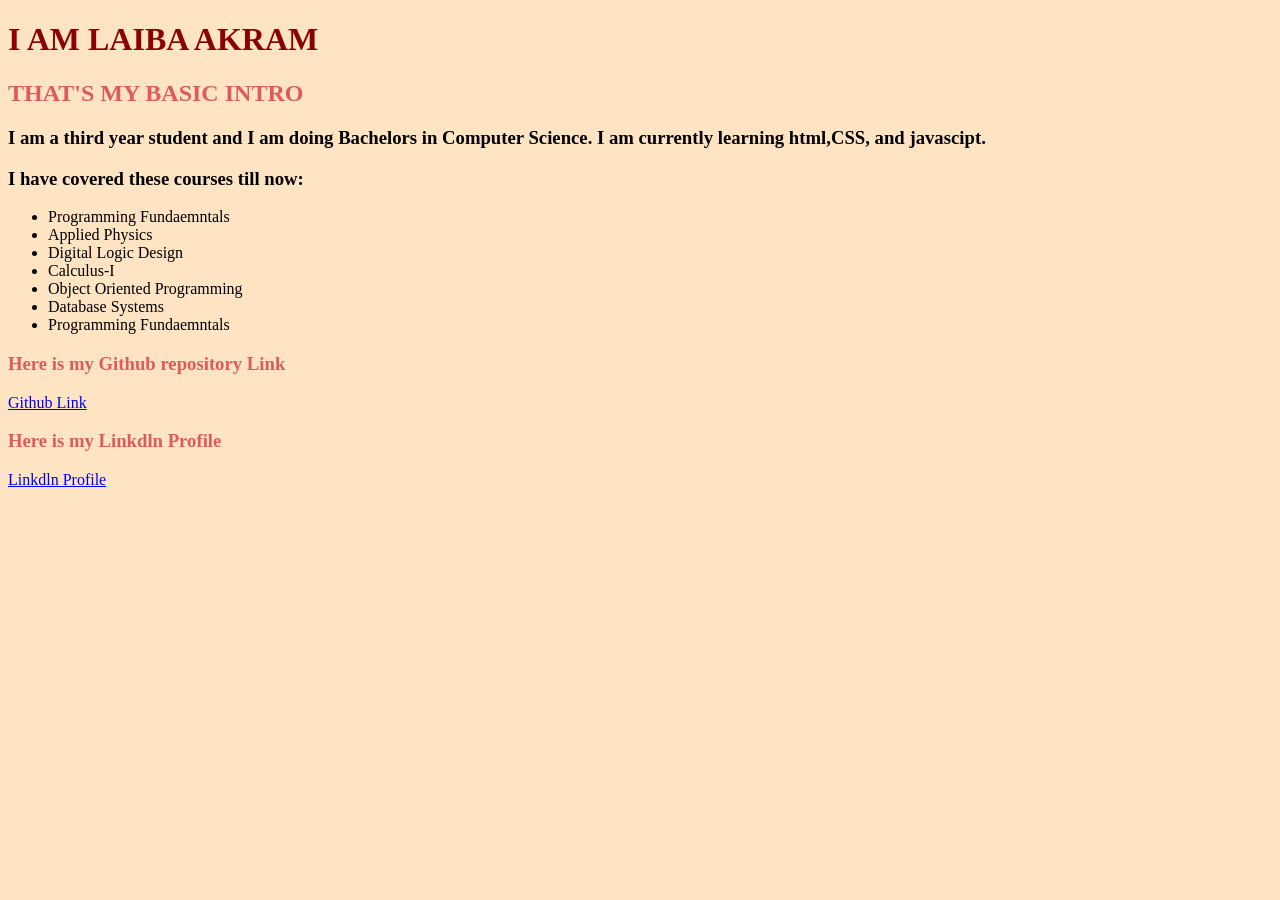
==== index.html @ 451eab93 "created index.html and style.css" ====
<!DOCTYPE html>
<html lang="en">

<head>
    <meta charset="UTF-8">
    <meta name="viewport" content="width=device-width, initial-scale=1.0">
    <title>Laiba</title>
    <link rel="stylesheet" href="style.css">
</head>

<body>
    <h1>I AM LAIBA AKRAM </h1>
    <h2>THAT'S MY BASIC INTRO </h2>
    <h3>I am a third year student and I am doing Bachelors in Computer Science. I am currently learning html,CSS, and
        javascipt. </h3>
    <div>
        <h3> I have covered these courses till now: </h3>
        <ul>
            <li>Programming Fundaemntals</li>
            <li>Applied Physics </li>
            <li>Digital Logic Design</li>
            <li>Calculus-I</li>
            <li>Object Oriented Programming</li>
            <li>Database Systems </li>
            <li>Programming Fundaemntals</li>
        </ul>
    </div>
    <div class="red">
        <h3>Here is my Github repository Link</h3>
    </div>
    <div><a target="_blank" href="https://gitlab.com/laibaakram2710-group/laibaakram2710-project.git"> Github Link </a></div>
    <div>
        <div class="red">
            <h3>Here is my Linkdln Profile </h3>
        </div>
        <div><a target="_blank" href="https://www.linkedin.com/in/laiba-akram-6b44883a1/"> Linkdln Profile  </a></div>
    </div>
</body>
</html>
---- style.css ----
body{
    background-color: bisque;
}
h1{
    color: darkred;
}
h2{
    color: rgb(220, 91, 91);
}
.red{
    color: rgb(220, 91, 91);
}
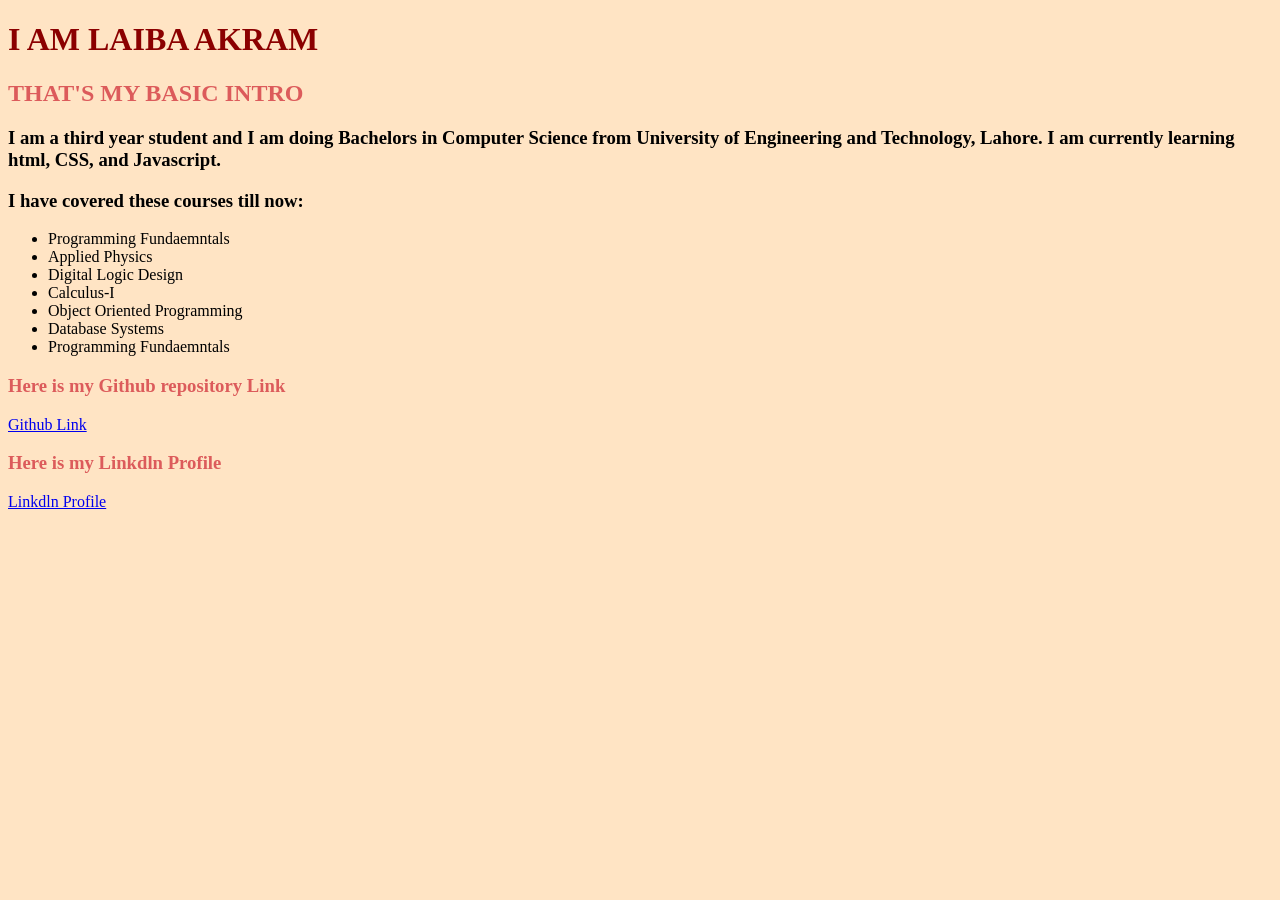
==== commit b2c3d1a0: "Added university name" ====
--- a/index.html
+++ b/index.html
@@ -11,8 +11,8 @@
 <body>
     <h1>I AM LAIBA AKRAM </h1>
     <h2>THAT'S MY BASIC INTRO </h2>
-    <h3>I am a third year student and I am doing Bachelors in Computer Science. I am currently learning html,CSS, and
-        javascipt. </h3>
+    <h3>I am a third year student and I am doing Bachelors in Computer Science from University of Engineering and Technology, Lahore. I am currently learning html, CSS, and
+        Javascript. </h3>
     <div>
         <h3> I have covered these courses till now: </h3>
         <ul>
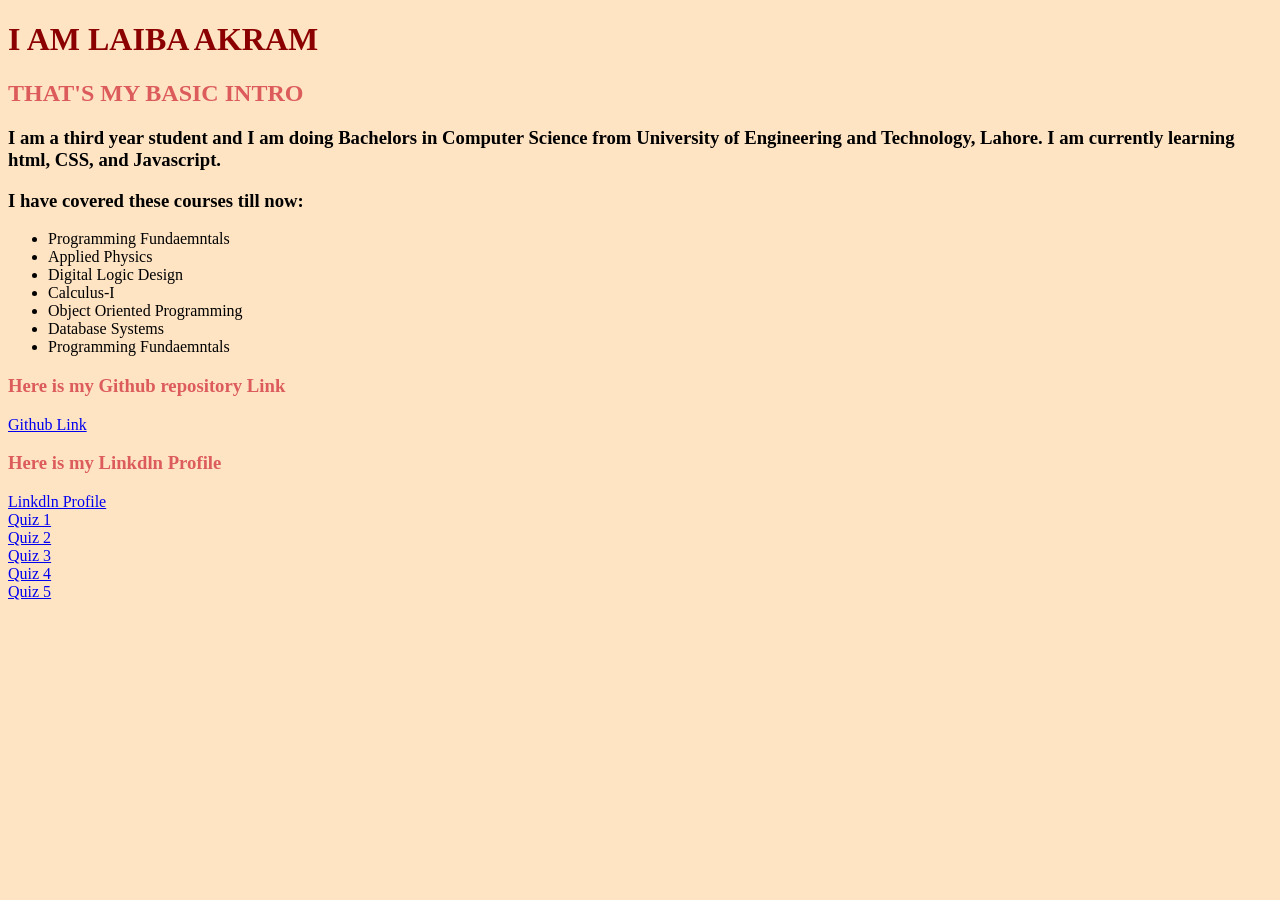
==== commit 68939705: "Added quizzes" ====
--- a/index.html
+++ b/index.html
@@ -34,6 +34,11 @@
             <h3>Here is my Linkdln Profile </h3>
         </div>
         <div><a target="_blank" href="https://www.linkedin.com/in/laiba-akram-6b44883a1/"> Linkdln Profile  </a></div>
+        <div><a target="_blank" href="/quiz.html"> Quiz 1 </a></div>
+        <div><a target="_blank" href="/quiz2.html"> Quiz 2  </a></div>
+        <div><a target="_blank" href="/quiz3.html"> Quiz 3   </a></div>
+        <div><a target="_blank" href="/quiz4.html"> Quiz 4  </a></div>
+        <div><a target="_blank" href="/quiz5.html"> Quiz 5  </a></div>
     </div>
 </body>
 </html>
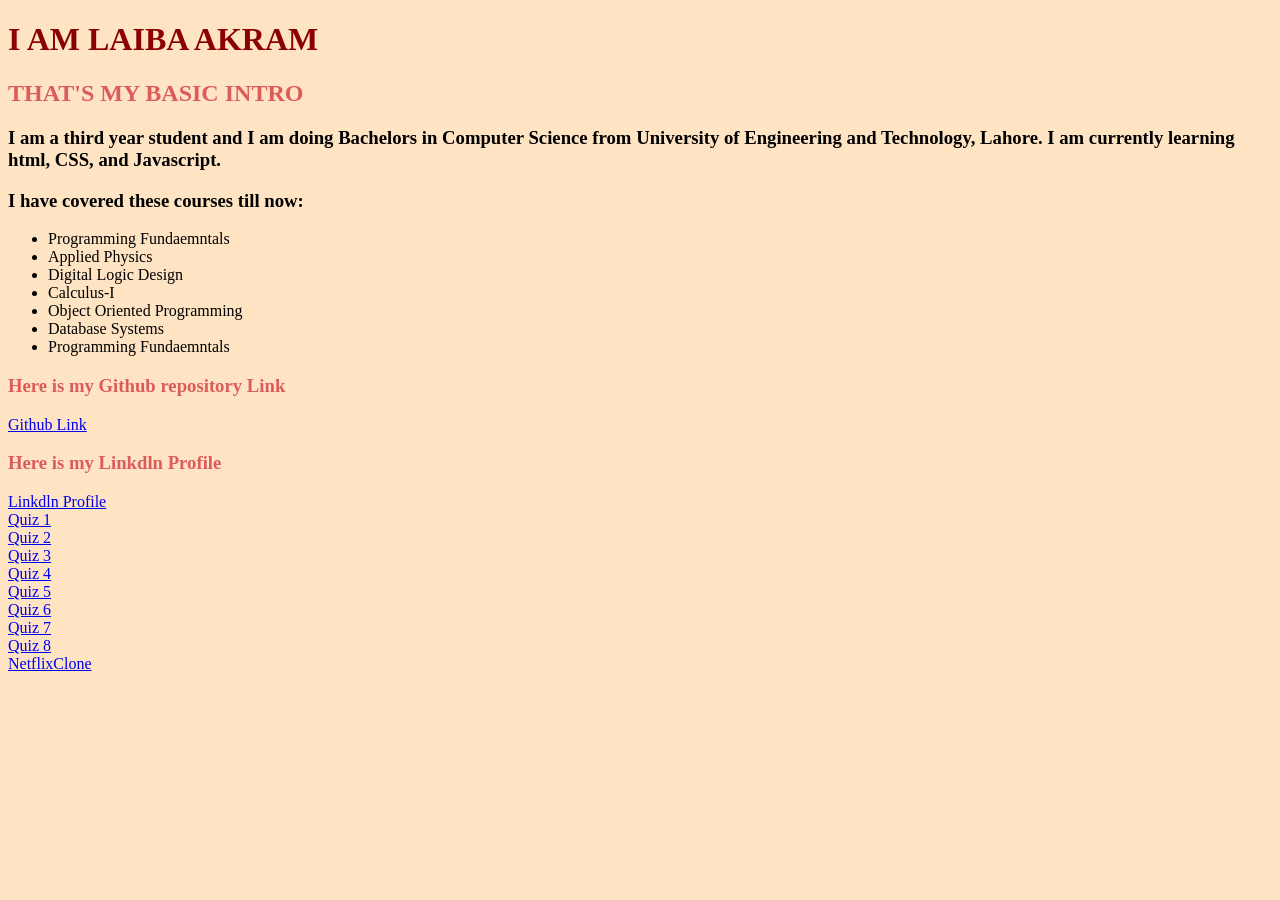
==== commit eb3db337: "NetflixClone done" ====
--- a/index.html
+++ b/index.html
@@ -5,7 +5,20 @@
     <meta charset="UTF-8">
     <meta name="viewport" content="width=device-width, initial-scale=1.0">
     <title>Laiba</title>
-    <link rel="stylesheet" href="style.css">
+    <!-- <link rel="stylesheet" href="style.css"> -->
+    <style>body{
+    background-color: bisque;
+}
+h1{
+    color: darkred;
+}
+h2{
+    color: rgb(220, 91, 91);
+}
+.red{
+    color: rgb(220, 91, 91);
+}
+</style>
 </head>
 
 <body>
@@ -34,11 +47,17 @@
             <h3>Here is my Linkdln Profile </h3>
         </div>
         <div><a target="_blank" href="https://www.linkedin.com/in/laiba-akram-6b44883a1/"> Linkdln Profile  </a></div>
-        <div><a target="_blank" href="/quiz.html"> Quiz 1 </a></div>
-        <div><a target="_blank" href="/quiz2.html"> Quiz 2  </a></div>
-        <div><a target="_blank" href="/quiz3.html"> Quiz 3   </a></div>
-        <div><a target="_blank" href="/quiz4.html"> Quiz 4  </a></div>
-        <div><a target="_blank" href="/quiz5.html"> Quiz 5  </a></div>
+        <div><a target="_blank" href="quiz.html"> Quiz 1 </a></div>
+        <div><a target="_blank" href="quiz2.html"> Quiz 2  </a></div>
+        <div><a target="_blank" href="quiz3.html"> Quiz 3   </a></div>
+        <div><a target="_blank" href="quiz4.html"> Quiz 4  </a></div>
+        <div><a target="_blank" href="quiz5.html"> Quiz 5  </a></div>
+        <div><a target="_blank" href="quiz6.html"> Quiz 6  </a></div>
+        <div><a target="_blank" href="quiz7.html"> Quiz 7  </a></div>
+        <div><a target="_blank" href="quiz8.html"> Quiz 8  </a></div>
+        <div><a target="_blank" href="NetflixClone/index.html"> NetflixClone  </a></div>
+
+
     </div>
 </body>
 </html>
--- a/style.css
+++ b/style.css
@@ -9,4 +9,45 @@
 }
 .red{
     color: rgb(220, 91, 91);
-}+}
+
+
+
+h1{
+color: black;
+background-color: bisque;
+
+}
+
+
+.red{
+color: red;
+}
+.bg-yellow{
+    background-color: yellow;
+}
+#firstdiv{
+    background-color: coral; 
+}
+ 
+
+p{
+    background-color: rgb(235, 176, 176);
+    color: black ;
+}
+a{
+    background-color: rgb(186, 144, 225);
+}
+td{
+    border: 2px solid black;
+}
+body{
+
+
+ background-color: rgb(103, 162, 202);
+}
+.blue{
+   
+    color: black;
+}
+   
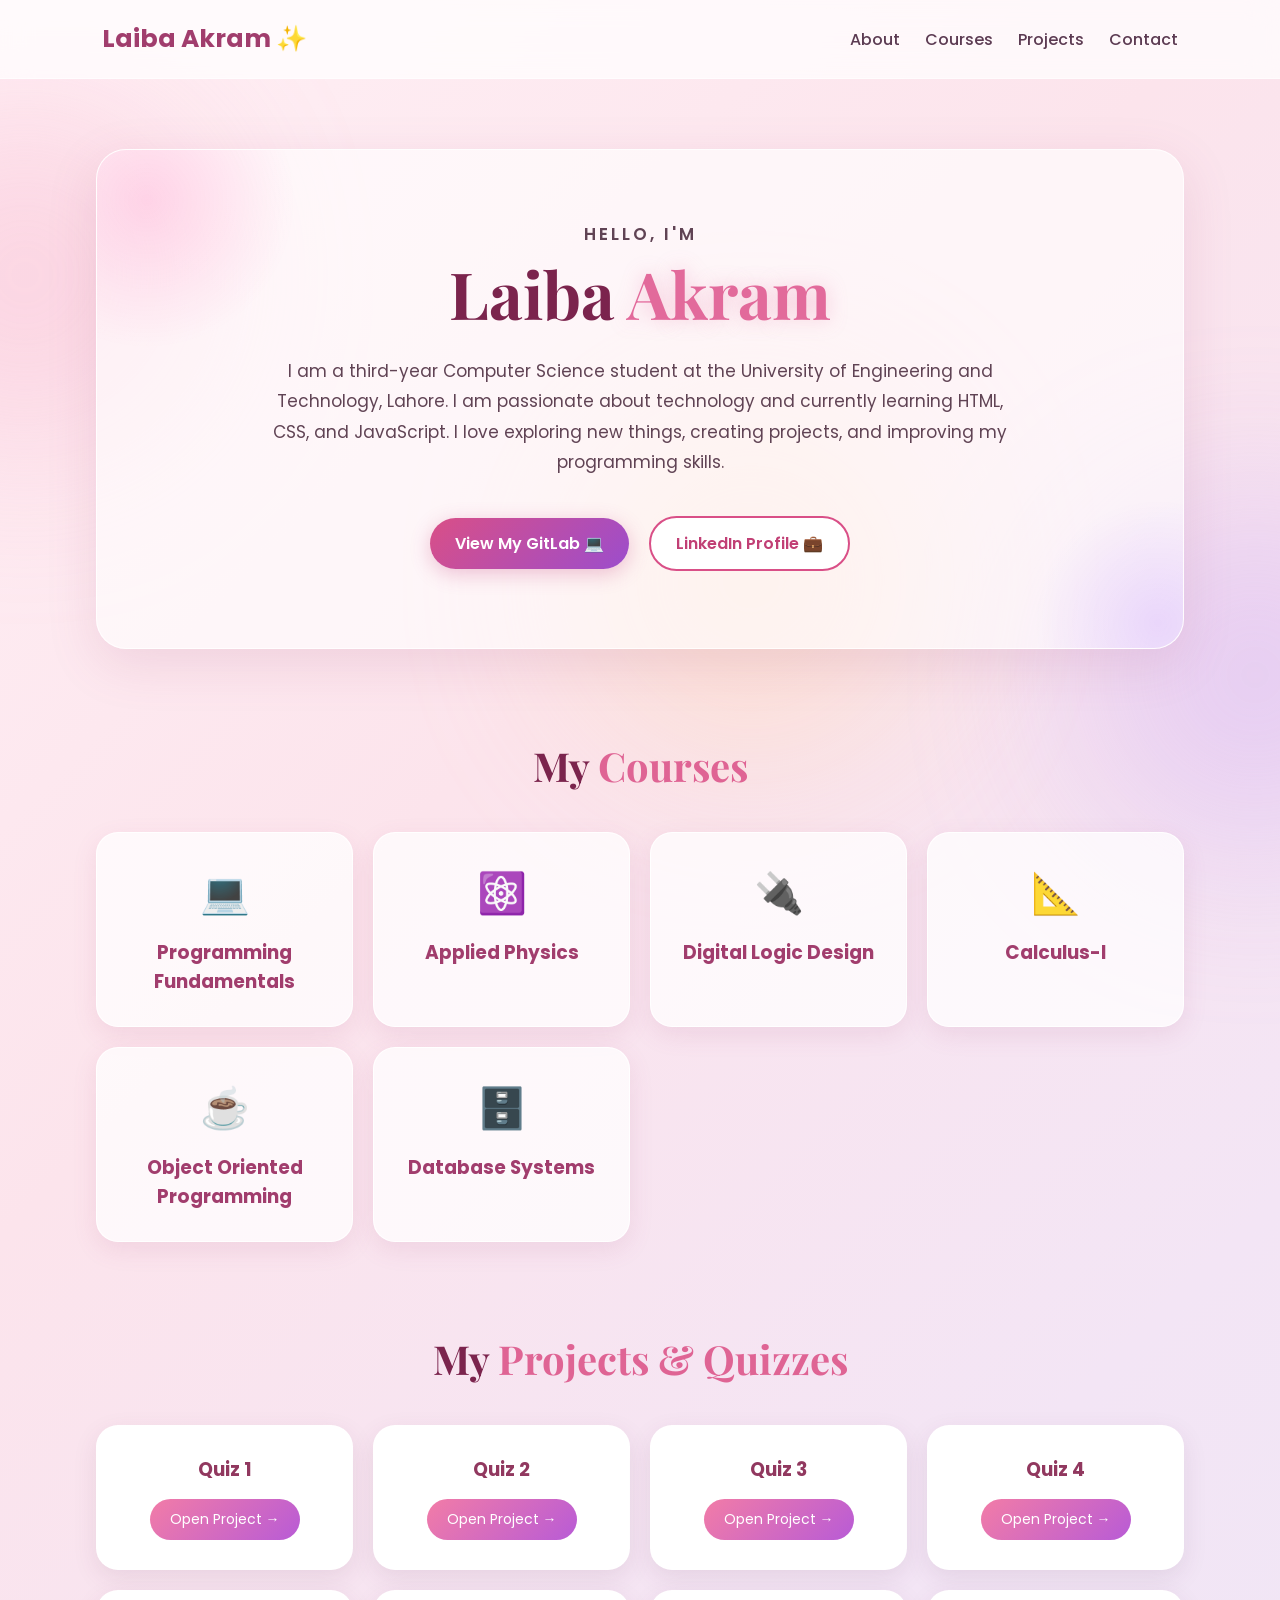
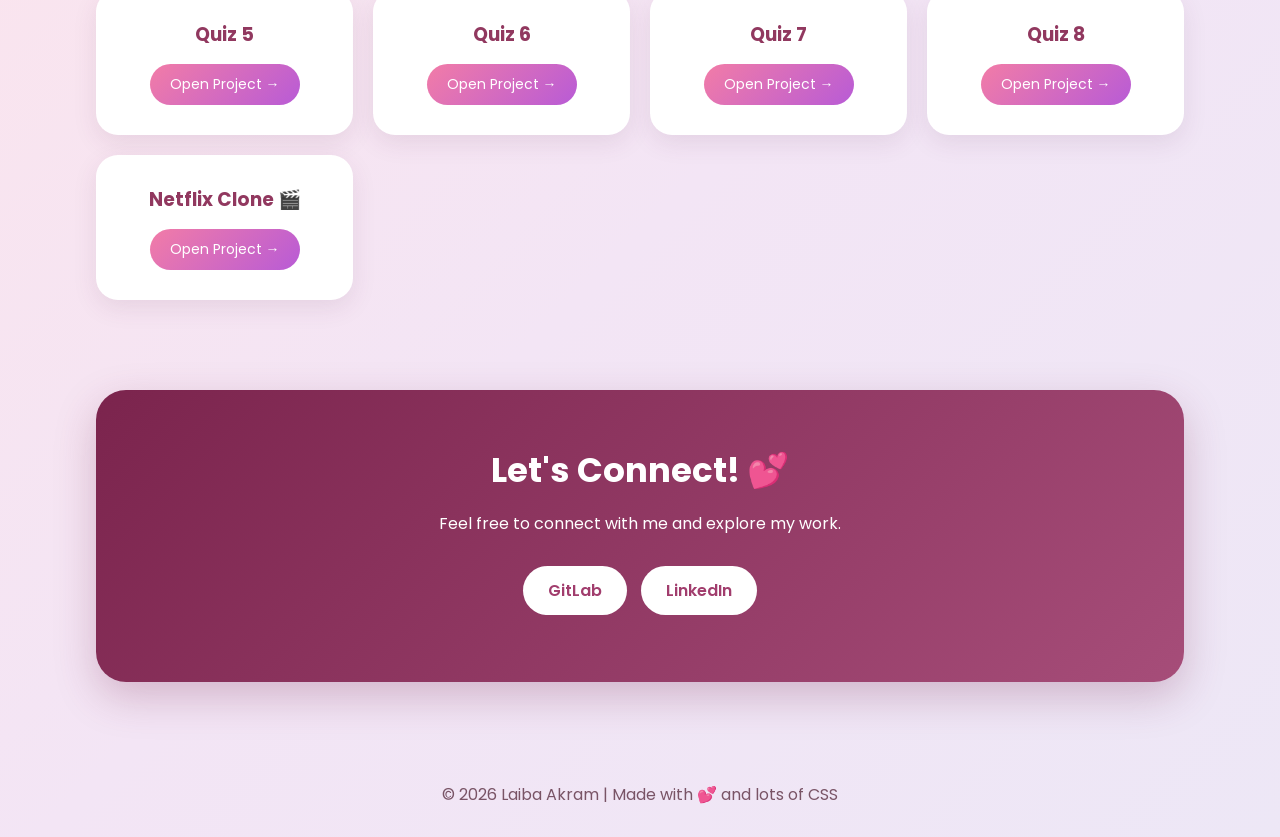
==== commit 65bfabb5: "portfolio layout, styling, animations and interactive effects" ====
--- a/index.html
+++ b/index.html
@@ -1,12 +1,1811 @@
+<!DOCTYPE html>
+<html lang="en">
+
+<head>
+
+    <meta charset="UTF-8">
+    <meta name="viewport" content="width=device-width, initial-scale=1.0">
+
+    <title>Laiba Akram | Portfolio</title>
+
+
+    <style>
+
+
+        @import url('https://fonts.googleapis.com/css2?family=Poppins:wght@300;400;500;600;700;800&family=Playfair+Display:wght@600;700&display=swap');
+
+
+
+        * {
+            margin: 0;
+            padding: 0;
+            box-sizing: border-box;
+        }
+
+
+        html {
+            scroll-behavior: smooth;
+        }
+
+
+        body {
+
+            font-family: 'Poppins', sans-serif;
+
+            background:
+                linear-gradient(
+                    135deg,
+                    #fff0f5,
+                    #fce4ec,
+                    #f3e5f5,
+                    #ede7f6
+                );
+
+            min-height: 100vh;
+
+            color: #3d2b3d;
+
+            overflow-x: hidden;
+
+        }
+
+
+        /* =========================================
+           FLOATING BACKGROUND BLOBS
+        ========================================= */
+
+        .blob {
+
+            position: fixed;
+
+            width: 350px;
+            height: 350px;
+
+            border-radius: 50%;
+
+            filter: blur(90px);
+
+            opacity: 0.35;
+
+            z-index: -1;
+
+            animation:
+                blobMove 12s infinite alternate ease-in-out;
+
+        }
+
+
+        .blob1 {
+
+            background-color: #f7a8c4;
+
+            top: 100px;
+            left: -150px;
+
+        }
+
+
+        .blob2 {
+
+            background-color: #c8a2f5;
+
+            bottom: 50px;
+            right: -150px;
+
+            animation-delay: 2s;
+
+        }
+
+
+        .blob3 {
+
+            background-color: #ffd6a5;
+
+            top: 45%;
+            left: 45%;
+
+            animation-delay: 4s;
+
+        }
+
+
+        @keyframes blobMove {
+
+            from {
+
+                transform:
+                    translate(0, 0)
+                    scale(1);
+
+            }
+
+
+            to {
+
+                transform:
+                    translate(120px, -80px)
+                    scale(1.25);
+
+            }
+
+        }
+
+
+
+        /* =========================================
+           NAVBAR
+        ========================================= */
+
+        nav {
+
+            width: 100%;
+
+            padding: 20px 8%;
+
+            display: flex;
+
+            justify-content: space-between;
+
+            align-items: center;
+
+            background-color:
+                rgba(255, 255, 255, 0.72);
+
+            backdrop-filter:
+                blur(15px);
+
+            position: sticky;
+
+            top: 0;
+
+            z-index: 100;
+
+            animation:
+                navSlide 1s ease;
+
+            border-bottom:
+                1px solid rgba(255, 255, 255, 0.6);
+
+        }
+
+
+        @keyframes navSlide {
+
+            from {
+
+                opacity: 0;
+
+                transform:
+                    translateY(-50px);
+
+            }
+
+
+            to {
+
+                opacity: 1;
+
+                transform:
+                    translateY(0);
+
+            }
+
+        }
+
+
+        .logo {
+
+            font-size: 25px;
+
+            font-weight: 700;
+
+            color: #a13d6d;
+
+            transition: 0.3s;
+
+        }
+
+
+        .logo:hover {
+
+            transform:
+                scale(1.05);
+
+        }
+
+
+        .nav-links {
+
+            display: flex;
+
+            gap: 25px;
+
+        }
+
+
+        .nav-links a {
+
+            text-decoration: none;
+
+            color: #5c3b52;
+
+            font-weight: 500;
+
+            position: relative;
+
+            transition: 0.3s;
+
+        }
+
+
+        .nav-links a:hover {
+
+            color: #d94f87;
+
+        }
+
+
+        .nav-links a::after {
+
+            content: "";
+
+            position: absolute;
+
+            width: 0;
+
+            height: 2px;
+
+            background-color: #d94f87;
+
+            left: 0;
+
+            bottom: -6px;
+
+            transition: 0.3s;
+
+        }
+
+
+        .nav-links a:hover::after {
+
+            width: 100%;
+
+        }
+
+
+
+        /* =========================================
+           MAIN CONTAINER
+        ========================================= */
+
+        .container {
+
+            width: 85%;
+
+            max-width: 1200px;
+
+            margin: auto;
+
+            padding: 70px 0;
+
+        }
+
+
+
+        /* =========================================
+           HERO SECTION
+        ========================================= */
+
+        .hero {
+
+            min-height: 500px;
+
+            display: flex;
+
+            justify-content: center;
+
+            align-items: center;
+
+            text-align: center;
+
+            background:
+                rgba(255, 255, 255, 0.62);
+
+            border-radius: 30px;
+
+            padding: 60px 30px;
+
+            box-shadow:
+                0 15px 50px
+                rgba(170, 80, 130, 0.15);
+
+            border:
+                1px solid
+                rgba(255, 255, 255, 0.8);
+
+            position: relative;
+
+            overflow: hidden;
+
+            animation:
+                heroAppear
+                1.2s
+                cubic-bezier(0.16, 1, 0.3, 1);
+
+        }
+
+
+        /* CINEMATIC LIGHT */
+
+        .hero::before {
+
+            content: "";
+
+            position: absolute;
+
+            width: 300px;
+            height: 300px;
+
+            border-radius: 50%;
+
+            background:
+                radial-gradient(
+                    circle,
+                    rgba(255, 150, 200, 0.35),
+                    transparent 70%
+                );
+
+            top: -100px;
+            left: -100px;
+
+            animation:
+                cinematicLight 8s infinite alternate ease-in-out;
+
+        }
+
+
+        .hero::after {
+
+            content: "";
+
+            position: absolute;
+
+            width: 250px;
+            height: 250px;
+
+            border-radius: 50%;
+
+            background:
+                radial-gradient(
+                    circle,
+                    rgba(190, 140, 255, 0.25),
+                    transparent 70%
+                );
+
+            bottom: -100px;
+            right: -100px;
+
+            animation:
+                cinematicLight 10s infinite alternate-reverse ease-in-out;
+
+        }
+
+
+        .hero > div {
+
+            position: relative;
+
+            z-index: 2;
+
+        }
+
+
+        @keyframes cinematicLight {
+
+            from {
+
+                transform:
+                    translate(0, 0)
+                    scale(1);
+
+            }
+
+
+            to {
+
+                transform:
+                    translate(150px, 100px)
+                    scale(1.4);
+
+            }
+
+        }
+
+
+        @keyframes heroAppear {
+
+            from {
+
+                opacity: 0;
+
+                transform:
+                    translateY(70px)
+                    scale(0.97);
+
+            }
+
+
+            to {
+
+                opacity: 1;
+
+                transform:
+                    translateY(0)
+                    scale(1);
+
+            }
+
+        }
+
+
+
+        /* =========================================
+           SMALL TEXT
+        ========================================= */
+
+        .small-text {
+
+            color: #c64f82;
+
+            font-weight: 600;
+
+            letter-spacing: 3px;
+
+            margin-bottom: 15px;
+
+            animation:
+                floatingText
+                3s
+                infinite
+                ease-in-out;
+
+        }
+
+
+        @keyframes floatingText {
+
+            0%,
+            100% {
+
+                transform:
+                    translateY(0);
+
+            }
+
+
+            50% {
+
+                transform:
+                    translateY(-8px);
+
+            }
+
+        }
+
+
+
+        /* =========================================
+           CINEMATIC NAME
+        ========================================= */
+
+        .hero h1 {
+
+            font-family:
+                'Playfair Display',
+                serif;
+
+            font-size: 65px;
+
+            color: #7b244d;
+
+            margin-bottom: 20px;
+
+            animation:
+                heroName
+                1.5s
+                cubic-bezier(0.16, 1, 0.3, 1);
+
+        }
+
+
+        @keyframes heroName {
+
+            0% {
+
+                opacity: 0;
+
+                transform:
+                    translateY(70px);
+
+                letter-spacing:
+                    15px;
+
+            }
+
+
+            100% {
+
+                opacity: 1;
+
+                transform:
+                    translateY(0);
+
+                letter-spacing:
+                    normal;
+
+            }
+
+        }
+
+
+        .hero h1 span {
+
+            color: #e26a9b;
+
+            text-shadow:
+                0 0 20px
+                rgba(226, 106, 155, 0.35);
+
+        }
+
+
+        .hero p {
+
+            max-width: 750px;
+
+            margin: auto;
+
+            line-height: 1.8;
+
+            font-size: 17px;
+
+            color: #604354;
+
+            animation:
+                paragraphAppear
+                1.5s
+                ease;
+
+        }
+
+
+        @keyframes paragraphAppear {
+
+            from {
+
+                opacity: 0;
+
+                transform:
+                    translateY(30px);
+
+            }
+
+
+            to {
+
+                opacity: 1;
+
+                transform:
+                    translateY(0);
+
+            }
+
+        }
+
+
+
+        /* =========================================
+           BUTTONS
+        ========================================= */
+
+        .buttons {
+
+            margin-top: 30px;
+
+        }
+
+
+        .btn {
+
+            display: inline-block;
+
+            padding: 13px 25px;
+
+            margin: 8px;
+
+            text-decoration: none;
+
+            border-radius: 30px;
+
+            font-weight: 600;
+
+            transition:
+                transform 0.25s ease,
+                box-shadow 0.25s ease;
+
+            will-change:
+                transform;
+
+        }
+
+
+        .primary-btn {
+
+            background:
+                linear-gradient(
+                    135deg,
+                    #d94f87,
+                    #9c4dcc
+                );
+
+            color: white;
+
+            box-shadow:
+                0 5px 20px
+                rgba(200, 70, 130, 0.3);
+
+            animation:
+                buttonPulse
+                2s
+                infinite;
+
+        }
+
+
+        @keyframes buttonPulse {
+
+            0%,
+            100% {
+
+                box-shadow:
+                    0 5px 20px
+                    rgba(200, 70, 130, 0.3);
+
+            }
+
+
+            50% {
+
+                box-shadow:
+                    0 10px 35px
+                    rgba(200, 70, 130, 0.6);
+
+            }
+
+        }
+
+
+        .secondary-btn {
+
+            border:
+                2px solid #d94f87;
+
+            color: #c13f75;
+
+            background-color: white;
+
+        }
+
+.secondary-btn:hover {
+
+    background-color: #d94f87;
+
+    color: white;
+
+    transform: translateY(-4px);
+
+}
+
+    
+
+        .section-title {
+
+            text-align: center;
+
+            margin-top: 90px;
+
+            margin-bottom: 40px;
+
+            font-family:
+                'Playfair Display',
+                serif;
+
+            font-size: 40px;
+
+            color: #7b244d;
+
+        }
+
+
+        .section-title span {
+
+            color: #df6494;
+
+        }
+
+
+
+        .course-container {
+
+            display: grid;
+
+            grid-template-columns:
+                repeat(
+                    auto-fit,
+                    minmax(220px, 1fr)
+                );
+
+            gap: 20px;
+
+        }
+
+
+        .course-card {
+
+            background:
+                rgba(255, 255, 255, 0.75);
+
+            padding: 30px;
+
+            border-radius: 22px;
+
+            text-align: center;
+
+            box-shadow:
+                0 8px 25px
+                rgba(170, 80, 130, 0.12);
+
+            border:
+                1px solid
+                rgba(255, 255, 255, 0.9);
+
+            transition:
+                transform 0.2s ease,
+                box-shadow 0.2s ease;
+
+            transform-style:
+                preserve-3d;
+
+            will-change:
+                transform;
+
+            cursor: default;
+
+        }
+
+
+        .course-card:hover {
+
+            box-shadow:
+                0 20px 40px
+                rgba(170, 80, 130, 0.22);
+
+        }
+
+
+        .emoji {
+
+            font-size: 40px;
+
+            transition:
+                transform 0.3s ease;
+
+            transform:
+                translateZ(40px);
+
+        }
+
+
+        .course-card h3 {
+
+            color: #a13d6d;
+
+            margin-top: 15px;
+
+            transform:
+                translateZ(30px);
+
+        }
+
+
+
+        .project-container {
+
+            display: grid;
+
+            grid-template-columns:
+                repeat(
+                    auto-fit,
+                    minmax(230px, 1fr)
+                );
+
+            gap: 20px;
+
+        }
+
+
+        .project-card {
+
+            background: white;
+
+            padding: 30px;
+
+            border-radius: 22px;
+
+            box-shadow:
+                0 8px 25px
+                rgba(100, 50, 90, 0.1);
+
+            text-align: center;
+
+            position: relative;
+
+            overflow: hidden;
+
+            transition:
+                transform 0.2s ease,
+                box-shadow 0.2s ease;
+
+            transform-style:
+                preserve-3d;
+
+            will-change:
+                transform;
+
+        }
+
+
+        .project-card:hover {
+
+            box-shadow:
+                0 20px 40px
+                rgba(170, 80, 130, 0.2);
+
+        }
+
+
+
+
+        .project-card::before {
+
+            content: "";
+
+            position: absolute;
+
+            top: 0;
+
+            left: -120%;
+
+            width: 60%;
+
+            height: 100%;
+
+            background:
+                linear-gradient(
+                    90deg,
+                    transparent,
+                    rgba(255, 255, 255, 0.85),
+                    transparent
+                );
+
+            transform:
+                skewX(-25deg);
+
+            transition:
+                0.8s ease;
+
+        }
+
+
+        .project-card:hover::before {
+
+            left: 150%;
+
+        }
+
+
+        .project-card h3 {
+
+            color: #91385f;
+
+            margin-bottom: 15px;
+
+            position: relative;
+
+            z-index: 2;
+
+            transform:
+                translateZ(30px);
+
+        }
+
+
+        .project-card a {
+
+            display: inline-block;
+
+            text-decoration: none;
+
+            background:
+                linear-gradient(
+                    135deg,
+                    #f27ca7,
+                    #b85bd6
+                );
+
+            color: white;
+
+            padding: 10px 20px;
+
+            border-radius: 25px;
+
+            font-size: 14px;
+
+            position: relative;
+
+            z-index: 2;
+
+            transition:
+                transform 0.3s ease;
+
+            transform:
+                translateZ(35px);
+
+        }
+
+
+
+        .contact-box {
+
+            background:
+                linear-gradient(
+                    135deg,
+                    #7b244d,
+                    #a64d79
+                );
+
+            padding: 55px;
+
+            border-radius: 30px;
+
+            text-align: center;
+
+            color: white;
+
+            margin-top: 90px;
+
+            box-shadow:
+                0 15px 40px
+                rgba(120, 40, 80, 0.25);
+
+            transition:
+                transform 0.3s ease;
+
+        }
+
+
+        .contact-box:hover {
+
+            transform:
+                translateY(-5px);
+
+        }
+
+
+        .contact-box h2 {
+
+            font-size: 34px;
+
+            margin-bottom: 15px;
+
+        }
+
+
+        .contact-box p {
+
+            margin-bottom: 25px;
+
+        }
+
+
+        .contact-box a {
+
+            display: inline-block;
+
+            background: white;
+
+            color: #a13d6d;
+
+            padding: 12px 25px;
+
+            border-radius: 30px;
+
+            text-decoration: none;
+
+            font-weight: 600;
+
+            margin: 5px;
+
+            transition:
+                transform 0.25s ease;
+
+        }
+.contact-box a {
+    display: inline-block;
+    background: white;
+    color: #a13d6d;
+    padding: 12px 25px;
+    border-radius: 30px;
+    text-decoration: none;
+    font-weight: 600;
+    margin: 5px;
+
+    position: relative;
+    overflow: hidden;
+
+    transition:
+        transform 0.3s ease,
+        box-shadow 0.3s ease,
+        color 0.3s ease;
+}
+
+.contact-box a::before {
+
+    content: "";
+
+    position: absolute;
+
+    top: 0;
+    left: -100%;
+
+    width: 100%;
+    height: 100%;
+
+    background: linear-gradient(
+        90deg,
+        transparent,
+        rgba(255,255,255,0.5),
+        transparent
+    );
+
+    transition: left 0.5s ease;
+}
+
+.contact-box a:hover {
+
+    transform:
+        translateY(-7px)
+        scale(1.06);
+
+    color: white;
+
+    background:
+        linear-gradient(
+            135deg,
+            #d94f87,
+            #9c4dcc
+        );
+
+    box-shadow:
+        0 12px 30px
+        rgba(217, 79, 135, 0.5);
+}
+
+.contact-box a:hover::before {
+    left: 100%;
+}
+
+        footer {
+
+            text-align: center;
+
+            padding: 30px;
+
+            color: #795466;
+
+        }
+
+
+        .reveal {
+
+            opacity: 0;
+
+            transform:
+                translateY(60px);
+
+            transition:
+                opacity 0.8s ease,
+                transform 0.8s ease;
+
+        }
+
+
+        .reveal.active {
+
+            opacity: 1;
+
+            transform:
+                translateY(0);
+
+        }
+
+        @media (max-width: 700px) {
+
+            nav {
+
+                flex-direction: column;
+
+                gap: 15px;
+
+            }
+
+
+            .nav-links {
+
+                gap: 15px;
+
+            }
+
+
+            .hero h1 {
+
+                font-size: 42px;
+
+            }
+
+
+            .container {
+
+                width: 90%;
+
+            }
+
+
+            .contact-box {
+
+                padding: 35px 20px;
+
+            }
+
+        }
+
+    </style>
+
+</head>
+
+
+
+<body>
+
+
+
+    <div class="blob blob1"></div>
+
+    <div class="blob blob2"></div>
+
+    <div class="blob blob3"></div>
+
+
+
+
+    <nav>
+
+        <div class="logo">
+
+            Laiba Akram ✨
+
+        </div>
+
+
+        <div class="nav-links">
+
+            <a href="#about">About</a>
+
+            <a href="#courses">Courses</a>
+
+            <a href="#projects">Projects</a>
+
+            <a href="#contact">Contact</a>
+
+        </div>
+
+    </nav>
+
+
+
+
+    <div class="container">
+
+
+
+        <div class="hero" id="about">
+
+            <div>
+
+                <p class="small-text">
+
+                    HELLO, I'M
+
+                </p>
+
+
+                <h1>
+
+                    Laiba <span>Akram</span>
+
+                </h1>
+
+
+                <p>
+
+                    I am a third-year Computer Science student at the
+                    University of Engineering and Technology, Lahore.
+
+                    I am passionate about technology and currently learning
+                    HTML, CSS, and JavaScript. I love exploring new things,
+                    creating projects, and improving my programming skills.
+
+                </p>
+
+
+                <div class="buttons">
+
+
+                    <a
+                        class="btn primary-btn magnetic"
+                        target="_blank"
+                        href="https://gitlab.com/laibaakram2710-group/laibaakram2710-project.git">
+
+                        View My GitLab 💻
+
+                    </a>
+
+
+                    <a class="btn secondary-btn"
+                        target="_blank"
+                        href="https://www.linkedin.com/in/laiba-akram-6b44883a1/">
+
+                        LinkedIn Profile 💼
+
+                    </a>
+
+
+                </div>
+
+            </div>
+
+        </div>
+
+
+
+
+        <h2 class="section-title reveal" id="courses">
+
+            My <span>Courses</span>
+
+        </h2>
+
+
+        <div class="course-container">
+
+
+            <div class="course-card reveal">
+
+                <div class="emoji">💻</div>
+
+                <h3>
+                    Programming Fundamentals
+                </h3>
+
+            </div>
+
+
+            <div class="course-card reveal">
+
+                <div class="emoji">⚛️</div>
+
+                <h3>
+                    Applied Physics
+                </h3>
+
+            </div>
+
+
+            <div class="course-card reveal">
+
+                <div class="emoji">🔌</div>
+
+                <h3>
+                    Digital Logic Design
+                </h3>
+
+            </div>
+
+
+            <div class="course-card reveal">
+
+                <div class="emoji">📐</div>
+
+                <h3>
+                    Calculus-I
+                </h3>
+
+            </div>
+
+
+            <div class="course-card reveal">
+
+                <div class="emoji">☕</div>
+
+                <h3>
+                    Object Oriented Programming
+                </h3>
+
+            </div>
+
+
+            <div class="course-card reveal">
+
+                <div class="emoji">🗄️</div>
+
+                <h3>
+                    Database Systems
+                </h3>
+
+            </div>
+
+
+        </div>
+
+
+
+        <!-- PROJECTS -->
+
+        <h2 class="section-title reveal" id="projects">
+
+            My <span>Projects & Quizzes</span>
+
+        </h2>
+
+
+        <div class="project-container">
+
+
+            <div class="project-card reveal">
+
+                <h3>Quiz 1</h3>
+
+                <a target="_blank" href="quiz.html">
+                    Open Project →
+                </a>
+
+            </div>
+
+
+            <div class="project-card reveal">
+
+                <h3>Quiz 2</h3>
+
+                <a target="_blank" href="quiz2.html">
+                    Open Project →
+                </a>
+
+            </div>
+
+
+            <div class="project-card reveal">
+
+                <h3>Quiz 3</h3>
+
+                <a target="_blank" href="quiz3.html">
+                    Open Project →
+                </a>
+
+            </div>
+
+
+            <div class="project-card reveal">
+
+                <h3>Quiz 4</h3>
+
+                <a target="_blank" href="quiz4.html">
+                    Open Project →
+                </a>
+
+            </div>
+
+
+            <div class="project-card reveal">
+
+                <h3>Quiz 5</h3>
+
+                <a target="_blank" href="quiz5.html">
+                    Open Project →
+                </a>
+
+            </div>
+
+
+            <div class="project-card reveal">
+
+                <h3>Quiz 6</h3>
+
+                <a target="_blank" href="quiz6.html">
+                    Open Project →
+                </a>
+
+            </div>
+
+
+            <div class="project-card reveal">
+
+                <h3>Quiz 7</h3>
+
+                <a target="_blank" href="quiz7.html">
+                    Open Project →
+                </a>
+
+            </div>
+
+
+            <div class="project-card reveal">
+
+                <h3>Quiz 8</h3>
+
+                <a target="_blank" href="quiz8.html">
+                    Open Project →
+                </a>
+
+            </div>
+
+
+            <div class="project-card reveal">
+
+                <h3>Netflix Clone 🎬</h3>
+
+                <a
+                    target="_blank"
+                    href="NetflixClone/index.html">
+
+                    Open Project →
+
+                </a>
+
+            </div>
+
+
+        </div>
+
+
+
+        <!-- CONTACT -->
+
+        <div
+            class="contact-box reveal"
+            id="contact">
+
+
+            <h2>
+
+                Let's Connect! 💕
+
+            </h2>
+
+
+            <p>
+
+                Feel free to connect with me and explore my work.
+
+            </p>
+
+
+            <a
+                class="magnetic"
+                target="_blank"
+                href="https://gitlab.com/laibaakram2710-group/laibaakram2710-project.git">
+
+                GitLab
+
+            </a>
+
+
+            <a
+                class="magnetic"
+                target="_blank"
+                href="https://www.linkedin.com/in/laiba-akram-6b44883a1/">
+
+                LinkedIn
+
+            </a>
+
+
+        </div>
+
+
+    </div>
+
+
+
+    <!-- FOOTER -->
+
+    <footer>
+
+        © 2026 Laiba Akram | Made with 💕 and lots of CSS
+
+    </footer>
+
+
+
+    <!-- JAVASCRIPT -->
+
+    <script>
+
+
+        /* =====================================
+           SCROLL REVEAL
+        ===================================== */
+
+        const revealElements =
+            document.querySelectorAll(".reveal");
+
+
+        const observer =
+            new IntersectionObserver(
+
+                function(entries) {
+
+                    entries.forEach(
+
+                        function(entry) {
+
+                            if (entry.isIntersecting) {
+
+                                entry.target.classList.add("active");
+
+                            }
+
+                        }
+
+                    );
+
+                },
+
+                {
+                    threshold: 0.12
+                }
+
+            );
+
+
+        revealElements.forEach(
+
+            function(element) {
+
+                observer.observe(element);
+
+            }
+
+        );
+
+
+
+        /* =====================================
+           REAL 3D CARD TILT
+        ===================================== */
+
+        const cards =
+            document.querySelectorAll(
+                ".course-card, .project-card"
+            );
+
+
+        cards.forEach(
+
+            function(card) {
+
+
+                card.addEventListener(
+
+                    "mousemove",
+
+                    function(event) {
+
+
+                        /* Card position */
+
+                        const rect =
+                            card.getBoundingClientRect();
+
+
+                        const x =
+                            event.clientX - rect.left;
+
+
+                        const y =
+                            event.clientY - rect.top;
+
+
+                        /* Center of card */
+
+                        const centerX =
+                            rect.width / 2;
+
+
+                        const centerY =
+                            rect.height / 2;
+
+
+                        /* Calculate rotation */
+
+                        const rotateX =
+                            ((y - centerY) / centerY) * -8;
+
+
+                        const rotateY =
+                            ((x - centerX) / centerX) * 8;
+
+
+                        /* Apply REAL 3D transform */
+
+                        card.style.transform =
+                            "perspective(1000px) " +
+
+                            "rotateX(" +
+                            rotateX +
+                            "deg) " +
+
+                            "rotateY(" +
+                            rotateY +
+                            "deg) " +
+
+                            "translateY(-8px) " +
+
+                            "scale(1.03)";
+
+                    }
+
+                );
+
+
+                /* Reset card */
+
+                card.addEventListener(
+
+                    "mouseleave",
+
+                    function() {
+
+                        card.style.transform =
+                            "perspective(1000px) " +
+                            "rotateX(0deg) " +
+                            "rotateY(0deg) " +
+                            "translateY(0px) " +
+                            "scale(1)";
+
+                    }
+
+                );
+
+
+            }
+
+        );
+
+        const buttons =
+            document.querySelectorAll(
+                ".magnetic, .project-card a"
+            );
+
+
+        buttons.forEach(
+
+            function(button) {
+
+
+                button.addEventListener(
+
+                    "mousemove",
+
+                    function(event) {
+
+
+                        const rect =
+                            button.getBoundingClientRect();
+
+
+                        const x =
+                            event.clientX - rect.left;
+
+
+                        const y =
+                            event.clientY - rect.top;
+
+
+                        const centerX =
+                            rect.width / 2;
+
+
+                        const centerY =
+                            rect.height / 2;
+
+
+                        /* Magnetic movement */
+
+                        const moveX =
+                            (x - centerX) * 0.22;
+
+
+                        const moveY =
+                            (y - centerY) * 0.22;
+
+
+                        button.style.transform =
+                            "translate(" +
+                            moveX +
+                            "px, " +
+                            moveY +
+                            "px) scale(1.04)";
+
+                    }
+
+                );
+
+
+                button.addEventListener(
+
+                    "mouseleave",
+
+                    function() {
+
+                        button.style.transform =
+                            "translate(0px, 0px) scale(1)";
+
+                    }
+
+                );
+
+
+            }
+
+        );
+
+
+    </script>
+
+
+</body>
+
+</html>
+ 
+ 
+ 
+ 
+ 
+ 
+ 
+ 
+<!--  
+ 
 <!DOCTYPE html>
 <html lang="en">
 
 <head>
     <meta charset="UTF-8">
     <meta name="viewport" content="width=device-width, initial-scale=1.0">
-    <title>Laiba</title>
-    <!-- <link rel="stylesheet" href="style.css"> -->
-    <style>body{
+    <title>Laiba</title> 
+
+      link rel="stylesheet" href="style.css">   
+     <style>body{
     background-color: bisque;
 }
 h1{
@@ -56,8 +1855,9 @@
         <div><a target="_blank" href="quiz7.html"> Quiz 7  </a></div>
         <div><a target="_blank" href="quiz8.html"> Quiz 8  </a></div>
         <div><a target="_blank" href="NetflixClone/index.html"> NetflixClone  </a></div>
-
+        <div><a target="_blank" href="quiz9.js"> Quiz 9  </a></div>
+        <div><a target="_blank" href="quiz10.js"> Quiz 10 </a></div>
 
     </div>
 </body>
-</html>+</html>   -->
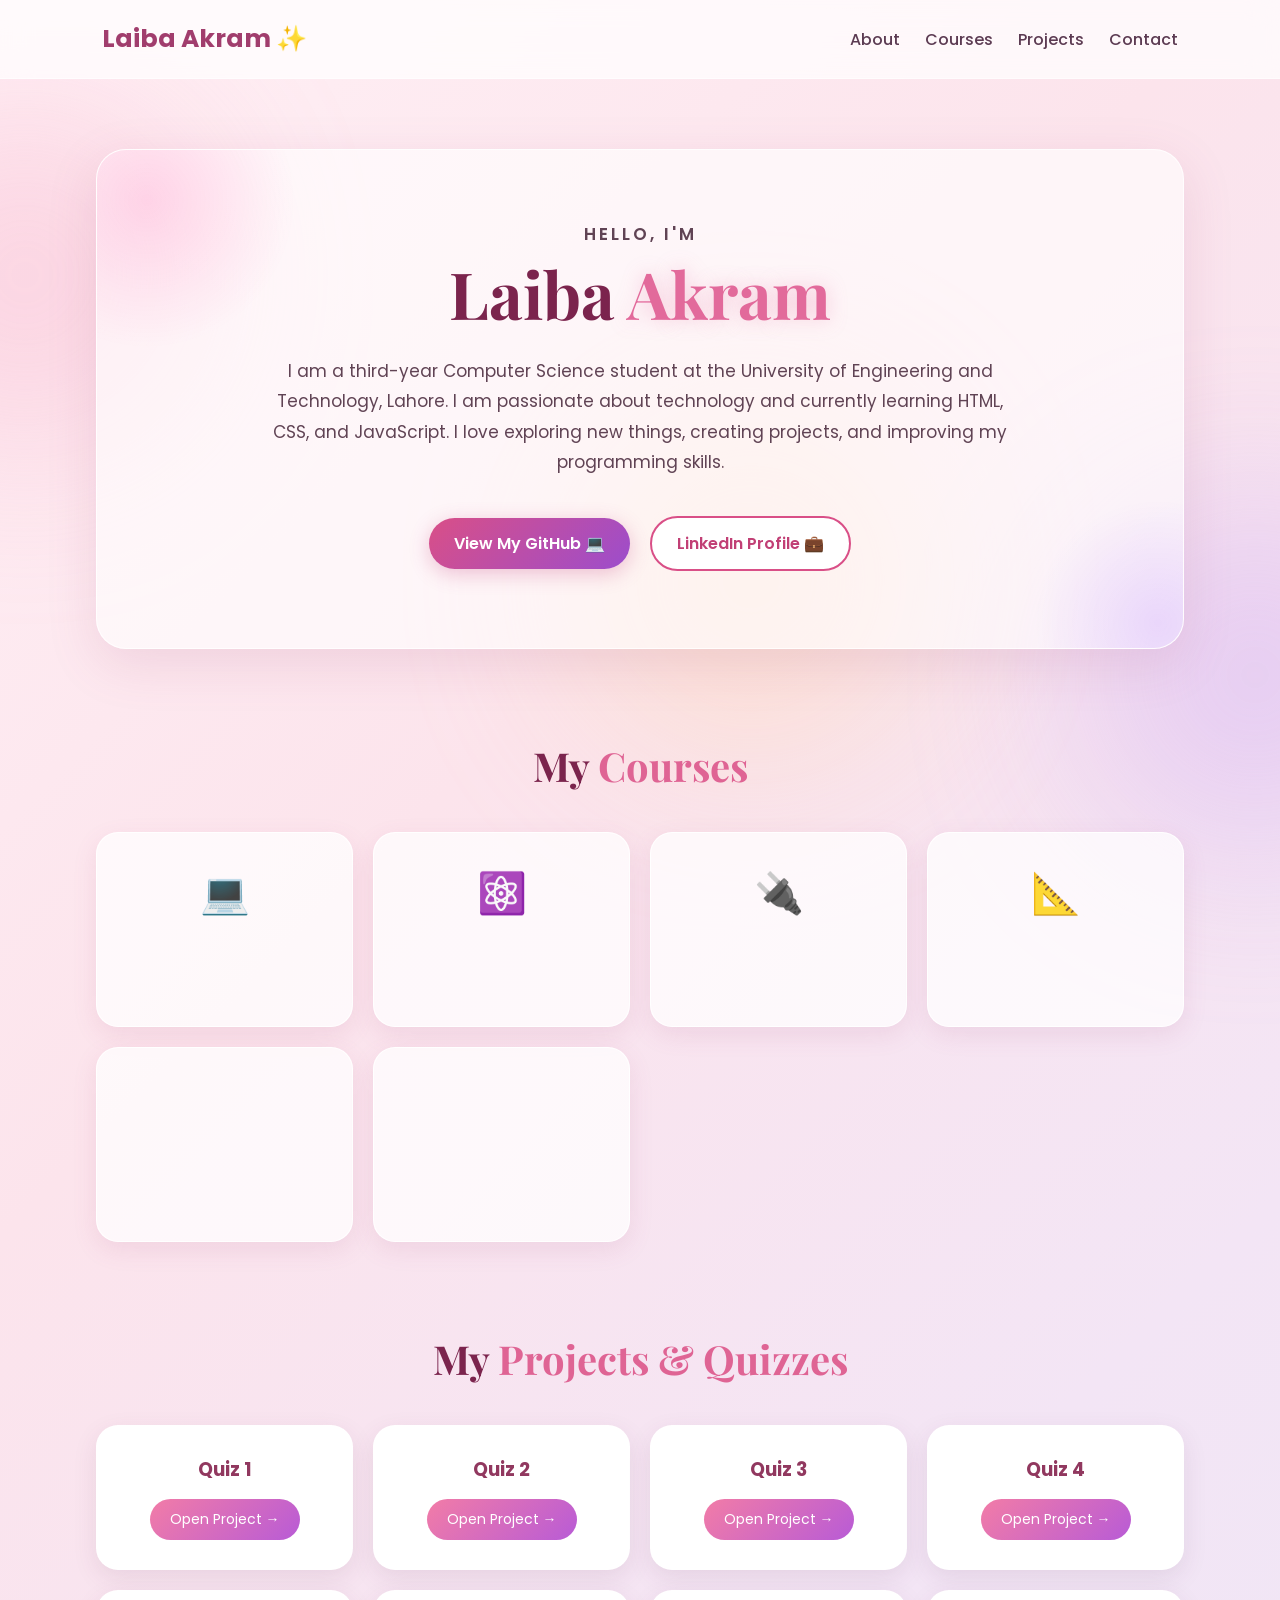
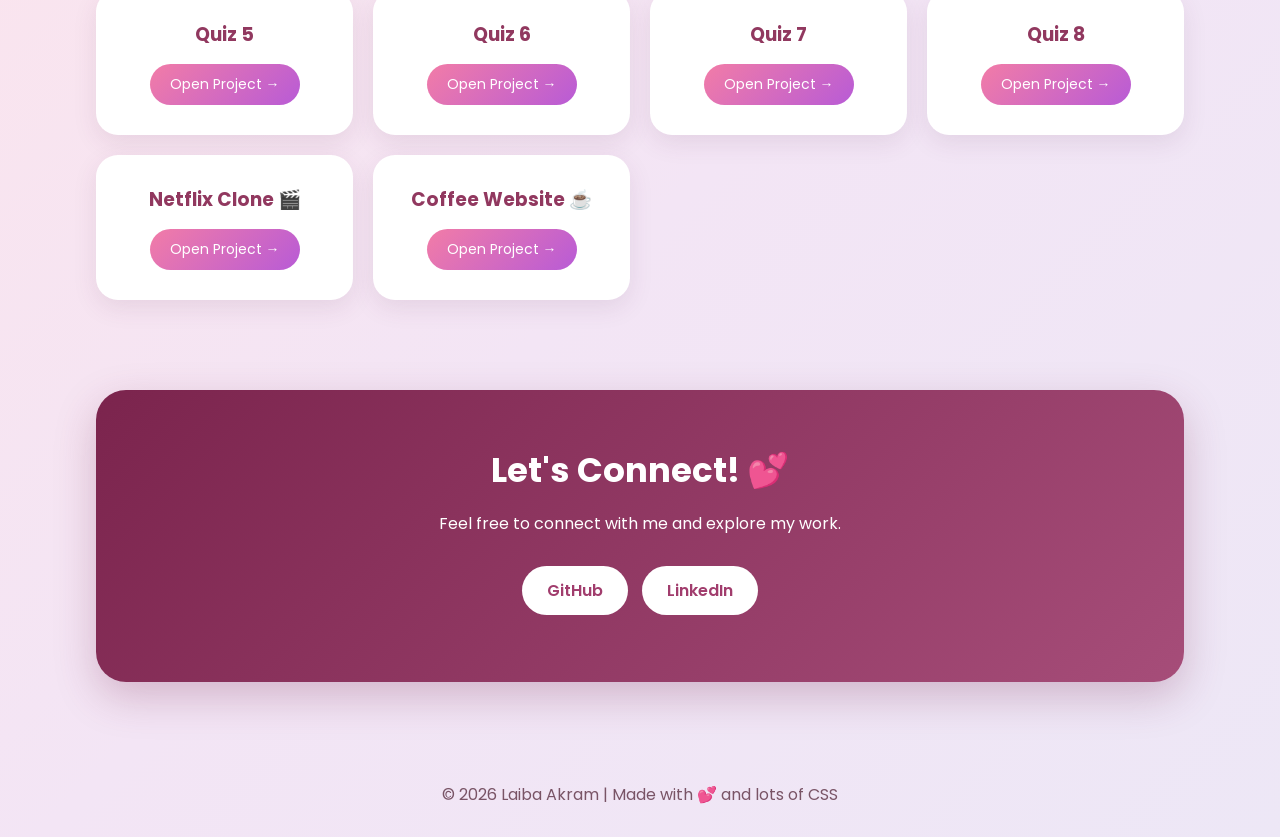
==== commit 92bb2230: "New Project of a coffee website" ====
--- a/index.html
+++ b/index.html
@@ -1264,9 +1264,9 @@
                     <a
                         class="btn primary-btn magnetic"
                         target="_blank"
-                        href="https://gitlab.com/laibaakram2710-group/laibaakram2710-project.git">
-
-                        View My GitLab 💻
+                        href="https://github.com/laibaakram2610">
+
+                        View My GitHub 💻
 
                     </a>
 
@@ -1483,7 +1483,19 @@
 
             </div>
 
-
+      <div class="project-card reveal">
+
+                <h3> Coffee Website ☕</h3>
+
+                <a
+                    target="_blank"
+                    href="project-coffee/project-coffee/index.html">
+
+                    Open Project →
+
+                </a>
+
+            </div>
         </div>
 
 
@@ -1512,9 +1524,9 @@
             <a
                 class="magnetic"
                 target="_blank"
-                href="https://gitlab.com/laibaakram2710-group/laibaakram2710-project.git">
-
-                GitLab
+                href="https://github.com/laibaakram2610">
+
+                GitHub
 
             </a>
 
@@ -1534,10 +1546,6 @@
 
     </div>
 
-
-
-    <!-- FOOTER -->
-
     <footer>
 
         © 2026 Laiba Akram | Made with 💕 and lots of CSS
@@ -1546,14 +1554,8 @@
 
 
 
-    <!-- JAVASCRIPT -->
-
-    <script>
-
-
-        /* =====================================
-           SCROLL REVEAL
-        ===================================== */
+        <script>
+
 
         const revealElements =
             document.querySelectorAll(".reveal");
@@ -1599,9 +1601,6 @@
 
 
 
-        /* =====================================
-           REAL 3D CARD TILT
-        ===================================== */
 
         const cards =
             document.querySelectorAll(
@@ -1621,7 +1620,6 @@
                     function(event) {
 
 
-                        /* Card position */
 
                         const rect =
                             card.getBoundingClientRect();
@@ -1635,7 +1633,7 @@
                             event.clientY - rect.top;
 
 
-                        /* Center of card */
+         
 
                         const centerX =
                             rect.width / 2;
@@ -1645,7 +1643,6 @@
                             rect.height / 2;
 
 
-                        /* Calculate rotation */
 
                         const rotateX =
                             ((y - centerY) / centerY) * -8;
@@ -1655,7 +1652,7 @@
                             ((x - centerX) / centerX) * 8;
 
 
-                        /* Apply REAL 3D transform */
+              
 
                         card.style.transform =
                             "perspective(1000px) " +
@@ -1677,9 +1674,7 @@
                 );
 
 
-                /* Reset card */
-
-                card.addEventListener(
+                  card.addEventListener(
 
                     "mouseleave",
 
